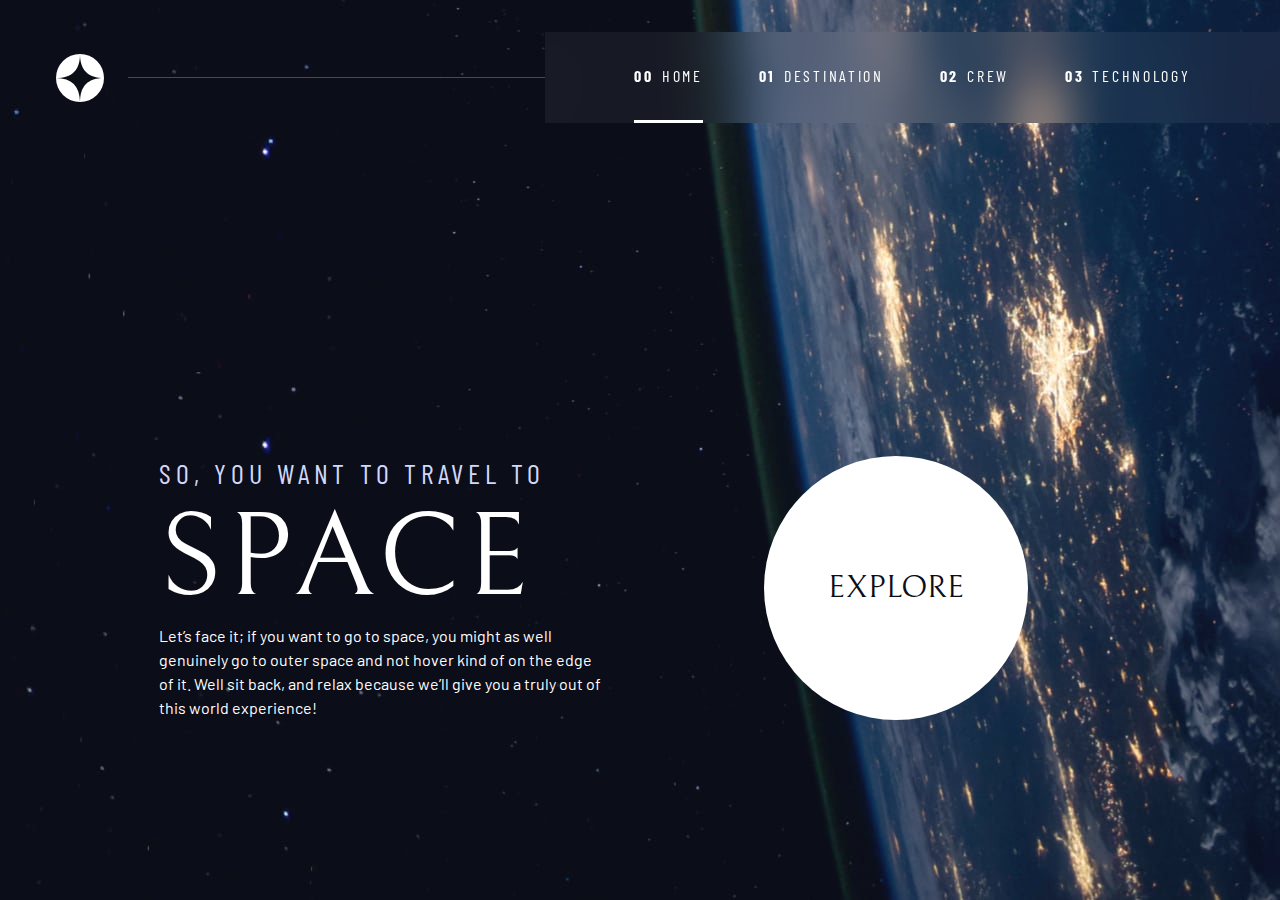
==== pages/spaceTourism/index.html @ 2d3457ab "Adding spaceTourism page" ====
<!DOCTYPE html>
<html lang="en">

<head>
    <meta charset="UTF-8">
    <meta name="viewport" content="width=device-width, initial-scale=1.0">

    <link rel="icon" type="image/png" sizes="32x32" href="./assets/favicon-32x32.png">
    <!-- Google fonts -->
    <link rel="preconnect" href="https://fonts.googleapis.com">
    <link rel="preconnect" href="https://fonts.gstatic.com" crossorigin>
    <link
        href="https://fonts.googleapis.com/css2?family=Barlow+Condensed:wght@400;700&family=Bellefair&family=Barlow:wght@400;700&display=swap"
        rel="stylesheet">
    <!-- CSS -->
    <link rel="stylesheet" href="index.css">
    <title>Frontend Mentor | Space tourism website</title>
    <script src="navigation.js" defer></script>
    <script src="tabs.js" defer></script>
</head>

<body class="home">
    <a class="skip-to-content" href="#main">Skip to content</a>
    <header class="primary-header flex">
        <div>
            <img src="./assets/shared/logo.svg" alt="space tourism logo" class="logo">
        </div>
        <button class="mobile-nav-toggle" aria-controls="primary-navigation"><span class="sr-only"
                aria-expanded="false">Menu</span></button>
        <nav>
            <ul id="primary-navigation" data-visible="false" class="primary-navigation underline-indicators flex">
                <li class="active"><a class="ff-sans-cond uppercase text-white letter-spacing-2" href="index.html"><span
                            aria-hidden="true">00</span>Home</a>
                <li><a class="ff-sans-cond uppercase text-white letter-spacing-2" href="destination.html"><span
                            aria-hidden="true">01</span>Destination</a>
                <li><a class="ff-sans-cond uppercase text-white letter-spacing-2" href="crew.html"><span
                            aria-hidden="true">02</span>Crew</a>
                <li><a class="ff-sans-cond uppercase text-white letter-spacing-2" href="technology.html"><span
                            aria-hidden="true">03</span>Technology</a>
            </ul>
        </nav>
    </header>

    <main id="main" class="grid-container grid-container--home">
        <div>
            <h1 class="text-accent fs-500 ff-sans-cond uppercase letter-spacing-1">
                So, you want to travel to
                <span class="d-block fs-900 ff-serif text-white">
                    Space
                </span>
            </h1>
            <p>
                Let’s face it; if you want to go to space, you might as well genuinely go to
                outer space and not hover kind of on the edge of it. Well sit back, and relax
                because we’ll give you a truly out of this world experience!
            </p>
        </div>
        <div>
            <a href="destination.html" class="large-button uppercase ff-serif text-dark bg-white">
                Explore
            </a>
        </div>
    </main>
</body>

</html>
---- pages/spaceTourism/index.css ----
/* ------------------- */
/* Custom properties   */
/* ------------------- */

:root {
    /* Colors */
    --clr-dark: 230 35% 7%;
    --clr-light: 231 77% 90%;
    --clr-white: 0 0% 100%;

    /* Font-sizes */
    --fs-900: clamp(5rem, 8vw + 1rem, 9.375rem);
    --fs-800: 3.5rem;
    --fs-700: 1.5rem;
    --fs-600: 1.25rem;
    --fs-500: 1rem;
    --fs-400: 0.9375rem;
    --fs-300: 1rem;
    --fs-200: 0.875rem;
    
    /* font-families */
    --ff-serif: "Bellefair", serif;
    --ff-sans-cond: "Barlow Condensed", sans-serif;
    --ff-sans-normal: "Barlow", sans-serif;
}

@media (min-width: 35em) {
    :root {
        --fs-800: 5rem;
        --fs-700: 2.5rem;
        --fs-600: 1.5rem;
        --fs-500: 1.25rem;
        --fs-400: 1rem;
    }
}

@media (min-width: 45em) {
    :root {
        /* font-sizes */
        --fs-800: 6.25rem;
        --fs-700: 3.5rem;
        --fs-600: 2rem;
        --fs-500: 1.75rem;
        --fs-400: 1.125rem;
    }
}


/* ------------------- */
/* Reset               */
/* ------------------- */

/* Box sizing */
*,----
*::before,
*::after {
    box-sizing: border-box;
}

/* Reset margins */
body,
h1,
h2,
h3,
h4,
h5,
p,
figure,
.picture {
    margin: 0; 
}

h1,
h2,
h3,
h4,
h5,
h6,
p {
    font-weight: 400;
}

/* set up the body */
body {
    font-family: var(--ff-sans-normal);
    font-style: var(--fs-400);
    color: hsl( var(--clr-white) );
    background-color: hsl( var(--clr-dark) );
    line-height: 1.5;
    min-height: 100vh;
    display: grid;
    grid-template-rows: min-content 1fr;
    overflow-x: hidden;
}

/* make images easier to work with */
img {
    max-width: 100%;
    display: block;
}

/* make form elements easier to work with */
input,
button,
textarea,
select {
    font: inherit;
}

/* remove animations for people who've turned them off */
@media (prefers-reduced-motion: reduce) {  
    *,
    *::before,
    *::after {
      animation-duration: 0.01ms !important;
      animation-iteration-count: 1 !important;
      transition-duration: 0.01ms !important;
      scroll-behavior: auto !important;
    }
  }

/* ------------------- */
/* Utility classes     */
/* ------------------- */

.flex {
    display: flex;
    gap: var(--gap, 1rem);
}

.grid {
    display: grid;
    gap: var(--gap, 1rem);
}

.d-block {
    display: block;
}

.flow > *:where(:not(:first-child)) {
    margin-top: var(--flow-space, 1rem);
}

.flow--space-small {
    --flow-space: .75rem;
}

.container {
    padding-inline: 2em;
    margin-inline: auto;
    max-width: 80rem;
}
    
.sr-only {
  position: absolute;
  width: 1px;
  height: 1px;
  padding: 0;
  margin: -1px;
  overflow: hidden;
  clip: rect(0, 0, 0, 0);
  white-space: nowrap; /* added line */
  border: 0;
}

.skip-to-content {
    position: absolute;
    z-index: 9999;
    background: hsl( var(--clr-white) );
    color: hsl( var(--clr-dark) );
    padding: .5em 1em;
    margin-inline: auto;
    transform: translateY(-100%);
    transition: transform 250ms ease-in;
}

.skip-to-content:focus {
    transform: translateY(0%);
}

.box {
    background: lightblue;
    padding: 3rem;
}

/* Colors */

.bg-dark { background-color: hsl( var(--clr-dark) );}
.bg-accent { background-color: hsl( var(--clr-light) );}
.bg-white { background-color: hsl( var(--clr-white) );}

.text-dark { color: hsl( var(--clr-dark) );}
.text-accent { color: hsl( var(--clr-light) );}
.text-white { color: hsl( var(--clr-white) );}

/* typography */

.ff-serif { font-family: var(--ff-serif); } 
.ff-sans-cond { font-family: var(--ff-sans-cond); } 
.ff-sans-normal { font-family: var(--ff-sans-normal); } 

.letter-spacing-1 { letter-spacing: 4.75px; } 
.letter-spacing-2 { letter-spacing: 2.7px; } 
.letter-spacing-3 { letter-spacing: 2.35px; } 

.uppercase { text-transform: uppercase; }

.fs-900 { font-size: var(--fs-900); }
.fs-800 { font-size: var(--fs-800); }
.fs-700 { font-size: var(--fs-700); }
.fs-600 { font-size: var(--fs-600); }
.fs-500 { font-size: var(--fs-500); }
.fs-400 { font-size: var(--fs-400); }
.fs-300 { font-size: var(--fs-300); }
.fs-200 { font-size: var(--fs-200); }


.fs-900,
.fs-800,
.fs-700,
.fs-600 {
    line-height: 1.1;
}

.numbered-title {
    font-family: var(--ff-sans-cond);
    font-size: var(--fs-600);
    text-transform: uppercase;
    letter-spacing: 4.72px;
}

.numbered-title span {
    margin-right: .5em;
    font-weight: 700;
    color: hsl( var(--clr-white) / .25);
}

/* ------------------- */
/* Components          */
/* ------------------- */

.large-button {
    font-size: 2rem;
    position: relative;
    z-index: 1;
    display: inline-grid;
    place-items: center;
    padding: 0 2em;
    border-radius: 50%;
    aspect-ratio: 1;
    text-decoration: none;
}

.large-button::after {
    content: "";
    position: absolute;
    z-index: -1;
    width: 100%;
    height: 100%;
    background: hsl( var(--clr-white) / .1);
    border-radius: 50%;
    opacity: 0;
    transition: opacity 500ms linear, transform 750ms ease-in-out;
}

.large-button:hover::after,
.large-button:focus::after {
    opacity: 1;
    transform: scale(1.5);
}

/* primary-header */

.logo {
    margin: 1.5rem clamp(1.5rem, 5vw, 3.5rem);
}

.primary-header {
    justify-content: space-between;
    align-items: center;
}

.primary-navigation {
    --gap: clamp(1.5rem, 5vw, 3.5rem);
    --underline-gap: 2rem;
    list-style: none;
    padding: 0;
    margin: 0;
    background: hsl( var(--clr-dark) / 0.95);
}

.primary-navigation a {
    text-decoration: none;
}

.primary-navigation a > span {
    font-weight: 700;
    margin-right: .5em;
}

.mobile-nav-toggle {
    display: none;
}

@supports (backdrop-filter: blur(1rem)) {
    .primary-navigation {
        background: hsl( var(--clr-white) / 0.05);
        backdrop-filter: blur(1.5rem);
    }
}

@media (max-width: 35rem) {
    .primary-navigation {
        --underline-gap: .5rem;
        position: fixed;
        z-index: 1000;
        inset: 0 0 0 30%;
        list-style: none;
        padding: min(20rem, 15vh) 2rem;
        margin: 0;
        flex-direction: column;
        transform: translateX(100%);
        transition: transform 500ms ease-in-out;
    }

    .primary-navigation[data-visible="true"] {
        transform: translateX(0);
    }

    .primary-navigation.underline-indicators > .active {
        border: 0;
     }

    .mobile-nav-toggle {
        display: block;
        position: absolute;
        z-index: 2000;
        right: 1rem;
        top: 2rem;
        background: transparent;
        background-image: url(./assets/shared/icon-hamburger.svg);
        background-repeat: no-repeat;
        background-position: center;
        width: 1.5rem;
        aspect-ratio: 1;
        border: 0;
    }

    .mobile-nav-toggle[aria-expanded="true"] {
        background-image: url(./assets/shared/icon-close.svg);
    }

    .mobile-nav-toggle:focus-visible {
        outline: 5px solid white;
        outline-offset: 5px;
    }
}

@media (min-width: 35em) {
    .primary-navigation {
        padding-inline: clamp(3rem, 7vw, 7rem);
    }
}

@media (min-width: 35em) and (max-width: 44.999em) {   
    .primary-navigation a > span {
        display: none;
    }
}

@media (min-width: 45em) {
    .primary-header::after {
        content: '';
         display: block;
         position: relative;
         height: 1px;
         width: 100%;
         margin-right: -2.5rem;
         background: hsl( var(--clr-white) / .25);
         order: 1;
    }

    nav {
        order: 2;
    }
    .primary-navigation {
        margin-block: 2rem;
    }
}

.underline-indicators > * {
    cursor: pointer;
    padding: var(--underline-gap, .5rem) 0;
    border: 0;
    border-bottom: .2rem solid hsl( var(--clr-white) / 0 );
    background-color: transparent;
}

.underline-indicators > *:hover,
.underline-indicators > *:focus {
    border-color: hsl( var(--clr-white) / .5);
}

.underline-indicators > .active,
.underline-indicators > [aria-selected="true"]{
    color: hsl( var(--clr-white) / 1);
    border-color: hsl( var(--clr-white) / 1);
}

.tab-list {
    --gap: 2rem;
}

.dot-indicators > * {
    cursor: pointer;
    border: 0;
    border-radius: 50%;
    padding: .5em;
    background-color: hsl( var(--clr-white) / .25);
}

.dot-indicators > *:hover,
.dot-indicators > *:focus {
    background-color: hsl( var(--clr-white) / .5);
}

.dot-indicators > [aria-selected="true"] {
    background-color: hsl( var(--clr-white) / 1);
}

.numbers-indicators {
    --gap: 2rem;
}
.numbers-indicators > * {
    color: hsl( var(--clr-white) );
    cursor: pointer;
    border: 2px solid hsl( var(--clr-white) / .25);
    border-radius: 50%;
    width: 4rem;
    aspect-ratio: 1;
    background-color: hsl( var(--clr-dark) / .25);
}

.numbers-indicators > *:hover,
.numbers-indicators > *:focus {
    border: 2px solid hsl( var(--clr-white) / 1);
}

.numbers-indicators > [aria-selected="true"] {
    color: hsl( var(--clr-dark) );
    background-color: hsl( var(--clr-white) / 1);
}

/* ----------------------------- */
/* Page specific background      */
/* ----------------------------- */
body {
    background-size: cover;
    background-position: bottom center;
}
/* home */
.home {
    background-image: url(./assets/home/background-home-mobile.jpg);
}

@media (min-width: 35rem) {
    .home {
        background-position: center center;
        background-image: url(./assets/home/background-home-tablet.jpg);
    }
}

@media (min-width: 45rem) {
    .home {
        background-image: url(./assets/home/background-home-desktop.jpg);
    }
}

/* destination */
.destination {
    background-image: url(./assets/destination/background-destination-mobile.jpg);
}

@media (min-width: 35rem) {
    .destination {
        background-position: center center;
        background-image: url(./assets/destination/background-destination-tablet.jpg);
    }
}

@media (min-width: 45rem) {
    .destination {
        background-image: url(./assets/destination/background-destination-desktop.jpg);
    }
}

/* crew */
.crew {
    background-image: url(./assets/crew/background-crew-mobile.jpg);
}

@media (min-width: 35rem) {
    .crew {
        background-position: center center;
        background-image: url(./assets/crew/background-crew-tablet.jpg);
    }
}

@media (min-width: 45rem) {
    .crew {
        background-image: url(./assets/crew/background-crew-desktop.jpg);
    }
}

/* technology */
.technology {
    background-image: url(./assets/technology/background-technology-mobile.jpg);
}

@media (min-width: 35rem) {
    .technology {
        background-position: center center;
        background-image: url(./assets/technology/background-technology-tablet.jpg);
    }
}

@media (min-width: 45rem) {
    .technology {
        background-image: url(./assets/technology/background-technology-desktop.jpg);
    }
}

/* ----------------------------- */
/* Layout                        */
/* ----------------------------- */
.grid-container {
    text-align: center;
    display: grid;
    place-items: center;
    padding-inline: 1rem;
    padding-bottom: 3rem;
}

.grid-container p:not([class]) {
    max-width: 50ch;
}

.numbered-title {
    grid-area: title;
}

/* Destination layout */
.grid-container--destination {
    --flow-space: 2rem;
    grid-template-areas: 
        'title'
        'image'
        'tabs'
        'content'
}

.grid-container--destination > .picture {
    grid-area: image;
    max-width: 60%;
    align-self: start;
}

.grid-container--destination > .tab-list {
    grid-area: tabs;
}

.grid-container--destination > .destination-info {
    grid-area: content;
}

.destination-meta {
    flex-direction: column;
    border-top: 1px solid hsl( var(--clr-white) / .1);
    padding-top: 2.5rem;
    margin-top: 2.5rem;
}

.destination-meta p {
    font-size: 1.75rem;
}

/* Crew layout */

.grid-container--crew {
    --flow-space: 2rem;
    grid-template-areas: 
        "title"
        "image"
        "tabs"
        "content";
}

.grid-container--crew > .picture {
    grid-area: image;
    max-width: 60%;
    border-bottom: 1px solid hsl( var(--clr-white) / .1);
}

.grid-container--crew > .dot-indicators {
    grid-area: tabs;
}

.grid-container--crew > .crew-details {
    grid-area: content;
}

.crew-details h2 {
    opacity: .5;
}

/* Technology layout */

.grid-container--technology {
    gap: 2rem;
    align-content: start;
    padding: 0;
    grid-template-areas: 
        "title"
        "image"
        "tabs"
        "content";
}

.grid-container--technology > article {
    padding: 0 1.5rem;
}

@media (min-width: 35em) {
    .numbered-title {
        justify-self: start;
        margin-top: 2rem;
    }
    
    .destination-meta {
        flex-direction: row;
        justify-content: space-evenly;
    }
    
    .grid-container--crew {
        padding-bottom: 0;
        grid-template-areas: 
            "title"
            "content"
            "tabs"
            "image";
    }

    .grid-container--technology > .numbered-title {
        padding-left: 2rem;
    }
    
}

@media (min-width: 45rem) {
    .grid-container {
        text-align: left;
        column-gap: var(--container-gap, 2rem);
        grid-template-columns: minmax(2rem, 1fr) repeat(2, minmax(0, 30rem)) minmax(2rem, 1fr);
    }

    .grid-container--home {
        padding-bottom: max(6rem, 20vh);
        align-items: end;
    }

    .grid-container--home > *:first-child {
        grid-column: 2;
    }

    .grid-container--home > *:last-child {
        grid-column: 3;
    }

    .grid-container--destination {
        justify-items: start;
        align-content: start;
        grid-template-areas: 
        ". title title ."
        ". image tabs ."
        ". image content .";
    }

    .grid-container--destination > .picture {
        max-width: 90%;
    }

    .destination-meta {
        --gap: min(5vw, 6rem);
        justify-content: start;
    }

    .grid-container--crew {
        grid-template-columns: minmax(1rem, 1fr) minmax(0, 37rem) minmax(0, 23rem) minmax(1rem, 1fr);
        justify-items: start;
        grid-template-areas: 
            ". title title ."
            ". content image ."
            ". tabs image .";
    }

    .grid-container--technology {
        text-align: left;
        column-gap: var(--container-gap, 2rem);
        grid-template-columns: minmax(5rem, 1fr) minmax(5rem, 5rem) repeat(2, minmax(0rem, 40rem)) minmax(0, 1fr);
    }

    .numbers-indicators {
        display: grid;
    }

    .grid-container--technology > .numbered-title {
        
        grid-column-start: 2;
        grid-column-end: 4;
        grid-row-start: 1;
        grid-row-end: 2;
    }

    .numbers-indicators {
        justify-self: start;
        padding-left: 2rem;
        grid-column-start: 2;
        grid-column-end: 3;
        grid-row-start: 2;
        grid-row-end: 4;
    }

    .technology-info {
        
        grid-column-start: 3;
        grid-column-end: 4;
        grid-row-start: 2;
        grid-row-end: 4;
    }

    .grid-container--technology > .picture {
        padding-top: 5rem;
        justify-self: end;
        align-self: center;
        grid-column-start: 4;
        grid-column-end: 6;
        grid-row-start: 1;
        grid-row-end: 5;
    }
    
}
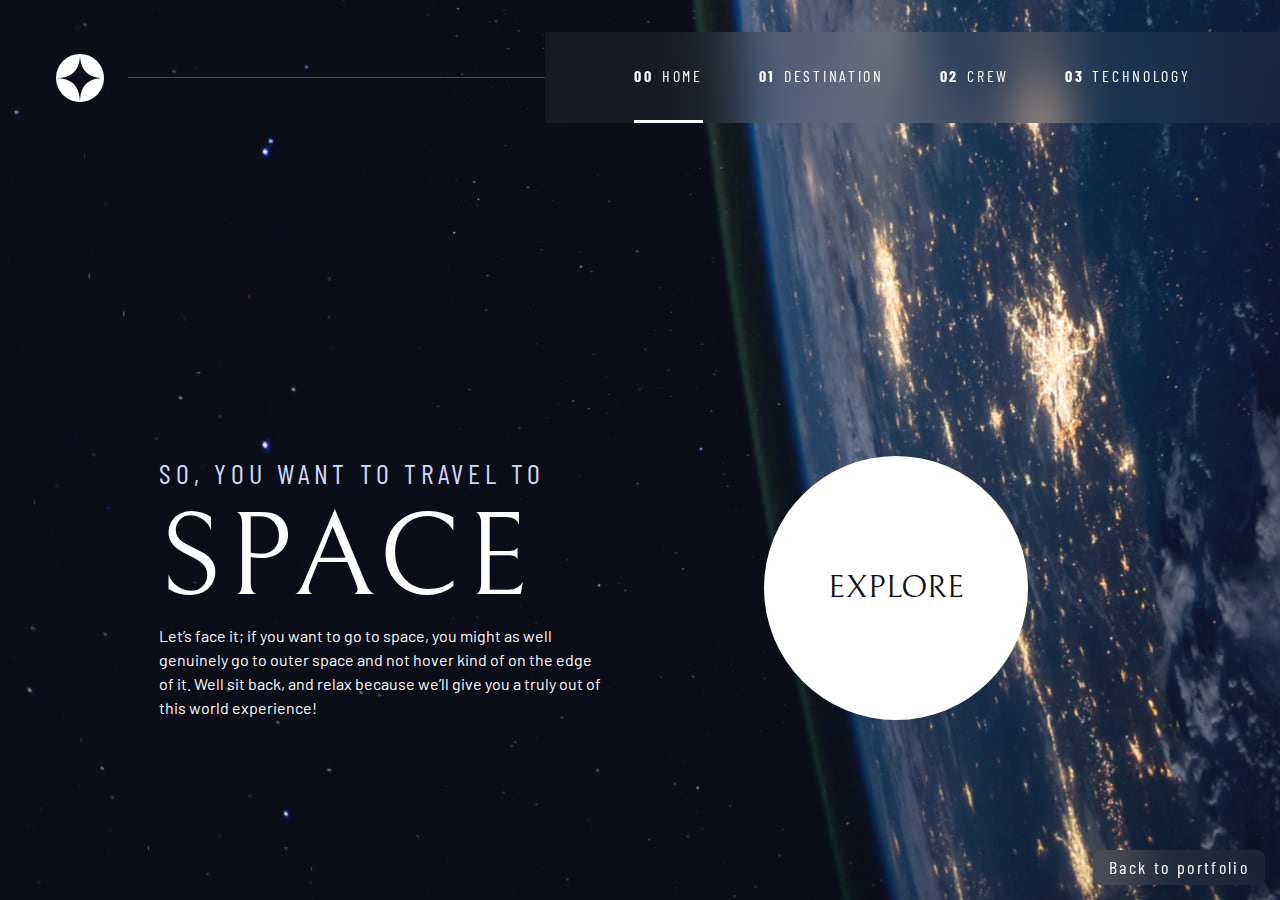
==== commit 785ffa59: "Added links to portfolio page from spaceTourism" ====
--- a/pages/spaceTourism/index.html
+++ b/pages/spaceTourism/index.html
@@ -15,6 +15,7 @@
     <!-- CSS -->
     <link rel="stylesheet" href="index.css">
     <title>Frontend Mentor | Space tourism website</title>
+    <!-- JS -->
     <script src="navigation.js" defer></script>
     <script src="tabs.js" defer></script>
 </head>
@@ -61,6 +62,11 @@
             </a>
         </div>
     </main>
+    <div>
+        <a class="back-to-portfolio ff-sans-cond fs-400 letter-spacing-3" href="https://fredtanav.github.io/">
+            Back to portfolio
+        </a>
+    </div>
 </body>
 
 </html>--- a/pages/spaceTourism/index.css
+++ b/pages/spaceTourism/index.css
@@ -269,6 +269,23 @@
     transform: scale(1.5);
 }
 
+.back-to-portfolio {
+    position: absolute;
+    right: -1px;
+    bottom: -1px;
+    padding: .25rem 1rem;
+    margin: 1rem;
+    border-radius: .5rem;
+    text-decoration: none;
+    color: var(--clr-white);
+    z-index: 9999;
+}
+
+.back-to-portfolio:hover,
+.back-to-portfolio:focus {
+    background: hsl( var(--clr-white) / 0.15);
+}
+
 /* primary-header */
 
 .logo {
@@ -303,7 +320,8 @@
 }
 
 @supports (backdrop-filter: blur(1rem)) {
-    .primary-navigation {
+    .primary-navigation,
+    .back-to-portfolio {
         background: hsl( var(--clr-white) / 0.05);
         backdrop-filter: blur(1.5rem);
     }
